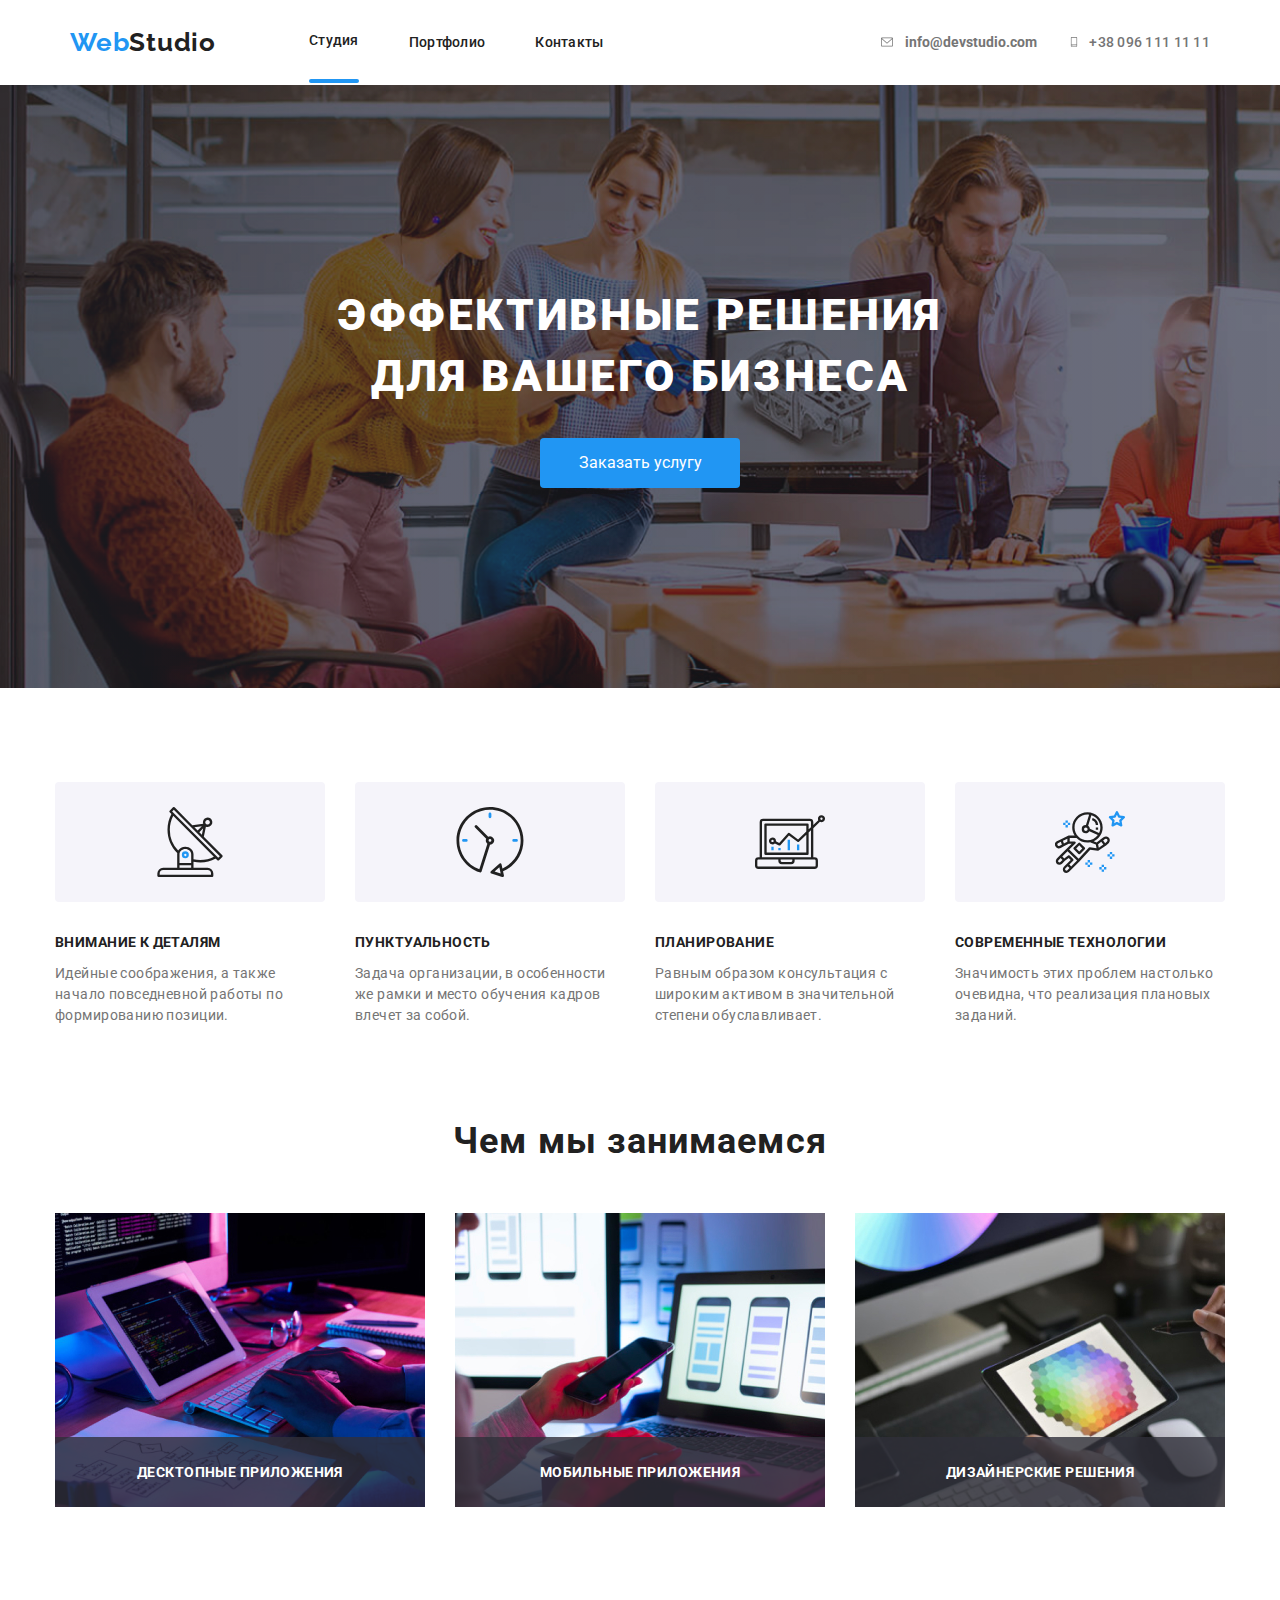
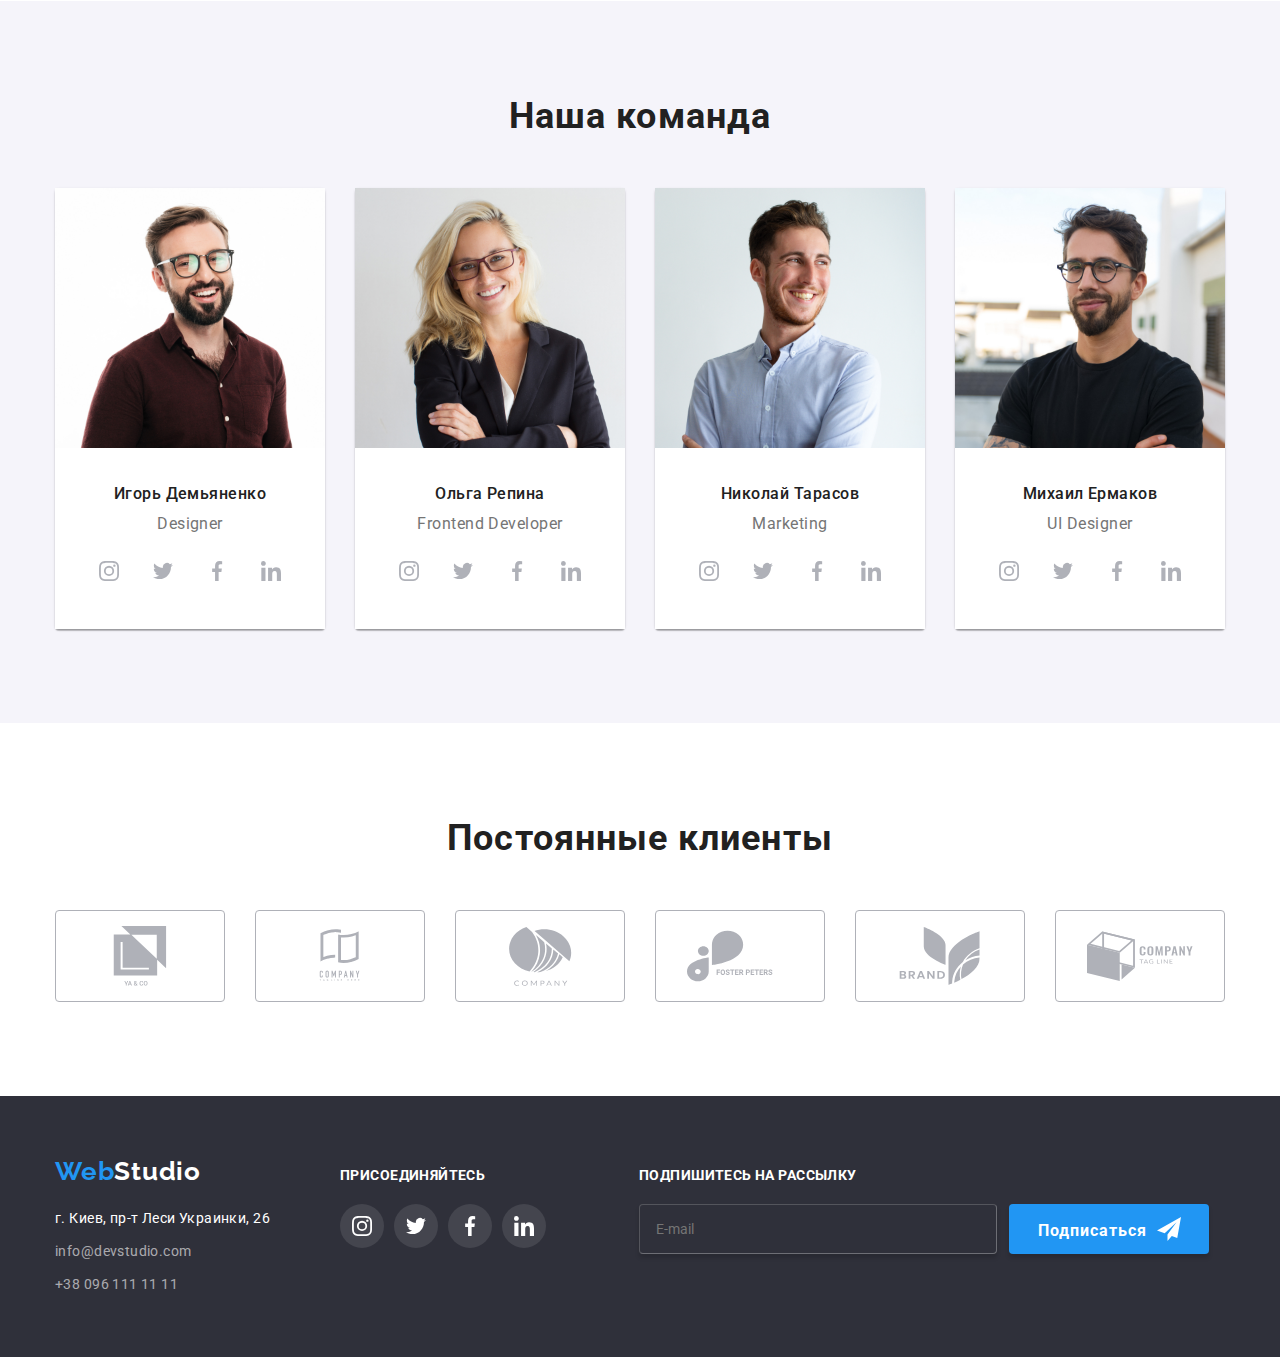
==== index.html @ 5fdf563c "first commit" ====
<!DOCTYPE html>
<html lang="ru">

<head>
    <meta charset="UTF-8" />
    <title>WebStudio</title>
   <link href="https://fonts.googleapis.com/css2?family=Raleway:wght@700&family=Roboto:wght@400;500;700;900&display=swap" rel="stylesheet">
   <link href="https://cdnjs.cloudflare.com/ajax/libs/modern-normalize/1.1.0/modern-normalize.min.css" rel="stylesheet">
    <link rel="stylesheet" href="./css/styles.css">
</head>
<!--Header navigation--> 
<body>
<header >
    <section class="navigation">
        <div class="container navflex"> 
    <a href="" class="logo"><span class="logo-color">Web</span>Studio</a>
     <nav>
        <ul class="nav">
        <li class="item" ><a class="link active"href="" >Студия</a></li>
        <li class="item"><a class="link" href="./portfolio.html" >Портфолио</a></li>
        <li class="item"><a class="link" href="" >Контакты</a></li>
        </ul>
     </nav>
        <ul class="contacthead">
        <li class="item "><a class ="mail" href="mailto:info@devstudio.com" >
            <svg class="envelope" width="16px" height="12px">
                <use href="./images/sprite.svg#icon-envelope"></use>
            </svg>info@devstudio.com</a></li>
        <li class="item "><a class="tel" href="tel:+38 096 111 11 11">
            <svg class="smartphone" width="10px" height="16px">
                <use href= "./images/sprite.svg#icon-smartphone" ></use> </svg> +38 096 111 11 11</a></li>
        </ul>
        </div>
    </section>
</header>

<!--HERO -->
<main>
<section class="hero">
    <div class="container">
      <h1 class="hero-title">Эффективные решения для вашего бизнеса</h1>
   <button data-modal-open class="hero-button" type="button" ><p class="button-text">Заказать услугу</p></button>
   </div>
</div>
</section>
<!-- What we do -->
<section class="do">
    <div class="container"> 
    <ul class="titles">
    <li class="title"><div class="icon-block">
      <svg  height="70px" width="70px">
            <use href = "images/sprite.svg#icon-antenna"></use>
        </svg></div>
    <h3>Внимание к деталям</h3><p>Идейные соображения, а также начало повседневной работы
         по формированию позиции.</p></li>
    <li class="title"><div class="icon-block">
        <svg  height="70px" width="70px">
            <use href="images/sprite.svg#icon-clock"></use>
        </svg></div>
        <h3>Пунктуальность</h3><p>Задача организации, в особенности же рамки и место обучения 
        кадров влечет за собой.</p></li>
    <li class="title"><div class="icon-block">
        <svg  height="70px" width="70px">
            <use href="images/sprite.svg#icon-diagram"></use>
        </svg></div>
        <h3>Планирование</h3><p>Равным образом консультация с широким активом в значительной 
        степени обуславливает.</p></li>
    <li class ="title"><div class="icon-block">
        <svg  height="70px" width="70px">
            <use href="images/sprite.svg#icon-astronaut"></use>
        </svg></div>
        <h3>Современные технологии</h3><p>Значимость этих проблем настолько очевидна, что 
        реализация плановых заданий.</p></li>
    </ul>
    </div>
</section>

<section class="pictures">
    <div class="container">
<h2>Чем мы занимаемся</h2>
    <ul class="do-pictures"> 
    <li class="picture" ><div class="picture-thumb"><img src="./images/typing.jpg" alt = "набор текста на клавиатуре" width = "370" >
    <p class="application">Десктопные Приложения</p></div></li>
    <li class="picture"><div class="picture-thumb"><img src="./images/phone.jpg" alt = "ноутбук и телефон в руках" width = "370" >
    <p class="application">Мобильные приложения</p></div></li>
    <li class="picture" ><div class="picture-thumb"><img src="./images/tablet.jpg" alt = "планшет с изображением палитры" width = "370">
     <p class="application">Дизайнерские решения</p></div></li>
    </ul>
    </div>
</section>
<!--Our team-->
<section class="team">
    <div class="container">
   <h2>Наша команда</h2>
   <ul class="photoes">
   <li class="photo-person"><img src="./images/demyanenko.jpg" alt = " фото Игоря Демьяненко" width ="270" >
      <div class="photo-content">
          <p class="photo-heading">Игорь Демьяненко</p>
          <span  class="photo-position">Designer</span>
      <ul class="social-list">
    <li class="social-link"><a href="" class="member-link" aria-label="Instagram">
        <svg class="instagram" height="20px" width="20px">
            <use href="images/sprite.svg#icon-instagram"></use>
        </svg>
    </a>
</li>
    <li class="social-link"><a href="" class="member-link" aria-label="Twitter">
        <svg class="twitter" height="20px" width="20px">
            <use href="images/sprite.svg#icon-twitter"></use>
        </svg>
    </a>
</li>
      <li class="social-link"><a href="" class="member-link" aria-label="Facebook">
    <svg class="facebook" height="20px" width="20px">
            <use href="images/sprite.svg#icon-facebook"></use>
        </svg>
    </a>
</li>
      <li class="social-link"><a href="" class="member-link" aria-label="Linkedin">
    <svg class="linkedin" height="20px" width="20px">
            <use href="images/sprite.svg#icon-linkedin"></use>
        </svg> 
    </a>
</li>
       </ul> 
</div>  
 <li class="photo-person"><img src="./images/repina.jpg" alt = "фото Ольги Репиной" width ="270" >
      <div class="photo-content">
          <p class="photo-heading">Ольга Репина</p>
          <span  class="photo-position"> Frontend Developer<span>
          <ul class="social-list" height="20px" width="20px">
    <li class="social-link"><a href="" class="member-link" aria-label="Instagram">
        <svg class="instagram" height="20px" width="20px">
            <use href="images/sprite.svg#icon-instagram"></use>
        </svg>
    </a>
</li>
    <li class="social-link"><a href="" class="member-link" aria-label="Twitter">
        <svg class="twitter" height="20px" width="20px">
            <use href="images/sprite.svg#icon-twitter"></use>
        </svg>
    </a>
</li>
    <li class="social-link"><a href="" class="member-link" aria-label="Facebook">
        <svg class="facebook" height="20px" width="20px">
            <use href="images/sprite.svg#icon-facebook"></use>
        </svg>
    </a>
</li>
    <li class="social-link"><a href="" class="member-link" aria-label="Linkedin">
        <svg class="linkedin" height="20px" width="20px">
            <use href="images/sprite.svg#icon-linkedin"></use>
        </svg> 
    </a>
</li>
       </ul> 
       </div>  
   <li class="photo-person"><img src="./images/tarasov.jpg" alt = "фото Николая Тарасова" width = "270" >
      <div class="photo-content">
          <p class="photo-heading">Николай Тарасов</p>
          <span  class="photo-position"> Marketing</span>
        <ul class="social-list">
    <li class="social-link"><a href="" class="member-link" aria-label="Instagram">
        <svg class="instagram" height="20px" width="20px">
            <use href="images/sprite.svg#icon-instagram"></use>
        </svg>
    </a>
</li>
    <li class="social-link"><a href="" class="member-link" aria-label="Twitter">
        <svg class="twitter" height="20px" width="20px">
            <use href="images/sprite.svg#icon-twitter"></use>
        </svg>
    </a> 
</li>
    <li class="social-link"><a href="" class="member-link" aria-label="Facebook">
        <svg class="facebook" height="20px" width="20px">
            <use href="images/sprite.svg#icon-facebook"></use>
        </svg>
    </a>
</li>
    <li class="social-link"><a href="" class="member-link" aria-label="Linkedin">
        <svg class="linkedin" height="20px" width="20px">
            <use href="images/sprite.svg#icon-linkedin"></use>
        </svg> 
    </a>
</li>
       </ul> 
       </div> 
   <li class="photo-person"><img src="./images/yermakov.jpg" alt = "фото Михаила Ермакова" width = "270" >
       <div class="photo-content">
           <p class="photo-heading">Михаил Ермаков</p>
           <span  class="photo-position">UI Designer</span>
        <ul class="social-list">
    <li class="social-link"><a href="" class="member-link" aria-label="Instagram">
        <svg class="instagram" height="20px" width="20px">
            <use href="images/sprite.svg#icon-instagram"></use>
        </svg>
    </a>
</li>
   <li class="social-link"><a href="" class="member-link" aria-label="Twitter">
        <svg class="twitter" height="20px" width="20px">
            <use href="images/sprite.svg#icon-twitter"></use>
        </svg>
    </a>
</li>
    <li class="social-link"><a href="" class="member-link" aria-label="Facebook">
         <svg class="facebook" height="20px" width="20px">
            <use href="images/sprite.svg#icon-facebook"></use>
        </svg>
    </a>
</li>
    <li class="social-link"><a href="" class="member-link" aria-label="Linkedin">
        <svg class="linkedin" height="20px" width="20px">
            <use href="images/sprite.svg#icon-linkedin"></use>
        </svg> 
    </a>
</li>
       </ul> 
       </div>  
   </ul>
   </div>
</section>
<!-- Our clients -->
<section class="clients">
    <div class="container">
        <h2>Постоянные клиенты</h2>
        <ul class ="stand-clients">
            <li  class="frame"><a class="linked" href="">
                <svg class="union" width="106" height="60">
                    <use href="./images/sprite.svg#icon-Union-1"></use>
                </svg></a></li>
            <li class="frame"><a class="linked" href="">
                <svg class="logo-icon"  width="106" height="60">
                    <use href="./images/sprite.svg#icon-Logo-1"></use>
                </svg></a></li>
            <li class="frame"><a class="linked" href="">
                <svg class="object"  width="106" height="60">
                    <use href="./images/sprite.svg#icon-Object-2"></use>
                </svg></a></li>
            <li class="frame"><a class="linked" href="">
                <svg class="group"  width="106" height="60">
                    <use href="./images/sprite.svg#icon-group-2"></use>
                </svg></a></li>
            <li class="frame"><a class="linked" href="">
                <svg class="group-icon"  width="106" height="60">
                    <use href="./images/sprite.svg#icon-group-1-1"></use>
                </svg></a></li>
            <li class="frame"><a class="linked" href="">
                <svg class="object-icon"  width="106" height="60">
                    <use href="./images/sprite.svg#icon-Object-1-1"></use>
                </svg></a></li>            
        </ul>
        </div>
</section>
    </main>
 <!--Adress-->   
<footer>
    <section class="adress">
        <div class= "container">
         <div class="adress-container">   
     <a href="" class="logofoot"><span class="logo-color">Web</span>Studio</a>
    <address class="contacts">
<p>г. Киев, пр-т Леси Украинки, 26 </p>
<a class="footmail" href="mailto:info@devstudio.com" > info@devstudio.com</a>
<a class="foottel" href="tel:+38 096 111 11 11" >+38 096 111 11 11</a>
    </address>
      </div>  
     <div class="join-us">  
    <h3 class="join">Присоединяйтесь</h3>
    <ul class="social-footlist">
    <li class="social-footlink"><a href="" class="member-footlink" aria-label="Instagram">
        <svg class="instagram" height="20px" width="20px">
            <use href="images/sprite.svg#icon-instagram"></use>
        </svg>
    </a>
</li>
   <li class="social-footlink"><a href="" class="member-footlink" aria-label="Twitter">
        <svg class="twitter" height="20px" width="20px">
            <use href="images/sprite.svg#icon-twitter"></use>
        </svg>
    </a>
</li>
    <li class="social-footlink"><a href="" class="member-footlink" aria-label="Facebook">
         <svg class="facebook" height="20px" width="20px">
            <use href="images/sprite.svg#icon-facebook"></use>
        </svg>
    </a>
</li>
    <li class="social-footlink"><a href="" class="member-footlink" aria-label="Linkedin">
        <svg class="linkedin" height="20px" width="20px">
            <use href="images/sprite.svg#icon-linkedin"></use>
        </svg> 
    </a>
</li>
       </ul>
         </div>
         <div class="sign-up">
        <h3 class="sign">Подпишитесь на рассылку</h3>
        <form class="form-footer">
        <input class="sign-form" type="mail" name ="mail" placeholder="E-mail"/>
        <button class="signbutton" type="submit">Подписаться
            <svg class="send" width="24px" height="24px">
                <use href="images/sprite.svg#icon-icon-send"></use>
            </svg>
        </button>
        </form>
    </div>
        </div>  
    </section>
</footer>
</body>
<!-- Modal window-->
<div data-modal class="backdrop is-hidden">
       <div class="modal" >
           <button data-modal-close class="closemod" type="button">&#215;</button>
           <div class="form-join">
               <h3 class="callback">Оставьте свои данные, мы вам перезвоним</h3>
           <form class="modal-form">
           <label class="label-name">
            Имя 
            <span class="input-position">   
            <input type="name" name="name" class="input-fill">
            <svg class="form-icon">
                <use href="images/sprite.svg#icon-person-black-18dp" width="18px" height="18px"></use>
            </svg>
            </span> 
           </label>
           <label class="label-name">
            Телефон 
            <span class="input-position">   
            <input type="tel" name="phone" pattern="[0-9]{3}-[0-9]{3}-[0-9]{4}"
       required class="input-fill"/>
            <svg class="form-icon">
                <use href="images/sprite.svg#icon-phone-black-18dp" width="18px" height="18px"></use>
            </svg>
            </span>
           </label>
           <label class="label-name">
            Почта
            <span class="input-position">      
            <input type="email" name="email" class="input-fill">
             <svg class="form-icon">
                <use href="images/sprite.svg#icon-email-black-18dp" width="18px" height="18px"></use>
            </svg>
            </span>
           </label>
           <label class="label-name">
               Комментарий
               <textarea rows="6" class="commentfield"  name ="comment" placeholder="Введите текст"></textarea>
           </label>
            <input type="checkbox" class="checkwindow" id="custom-icon"> 
            <label class="check-label" for="custom-icon">Соглашаюсь с рассылкой и принимаю&nbsp<a href="" class="conditions">Условия договора</a></label>
            <button class="sendbutton" type="submit">Отправить</button>
            </form>
           </div>
       </div>
<script src="modal.js"></script>
</body>
</html>
---- css/styles.css ----
:root {
  --primary-white-color: #ffffff;
  --primary-background-color: #e5e5e5;
  --team-background-color: #f5f4fa;
  --hero-background-color: #2f303a;
  --button-logo-color: #2196f3;
  --primary-text-color: #212121;
  --secondary-text-color: #757575;
  --vector-color: #000000;
  --translucent-white-color: #ffffff99;
  --logo-first-color: #2196f3;
  --portfolio-buttons-color: #f5f4fa;
  --portfolio-buttontext-color: #212121;
  --porfolio-hover-color: #2196f3;
  --card-shadow: 0px 2px 1px 0px rgba(0, 0, 0, 0.2),
    0px 1px 1px 0px rgba(0, 0, 0, 0.14), 0px 1px 3px 0px rgba(0, 0, 0, 0.12);
  --border-line-color: #ececec;
  --client-color: #afb1b8;
  --footer-link-bgcolor: rgba(255, 255, 255, 0.1);
  --portfolio-tablet-shadow: 1px 4px 6px 0px rgba(0, 0, 0, 0.16),
    0px 4px 4px 0px rgba(0, 0, 0, 0.06), 0px 1px 1px 0px rgba(0, 0, 0, 0.12);
  --color-thumb: rgba(47, 48, 58, 0.8);
  --backdrop-color: rgba(0, 0, 0, 0.2);
  --modal-shadow: 0px 1px 3px rgba(0, 0, 0, 0.12),
    0px 1px 1px rgba(0, 0, 0, 0.14), 0px 2px 1px rgba(0, 0, 0, 0.2);
  --portfolio-thumb-color: rgba(33, 150, 243, 0.9);
  --input-color: rgba(33, 33, 33, 0.2);
  --modal-sendbutton-color: #188ce8;
}
html {
  box-sizing: border-box;
}
*,
*::before,
*::after {
  box-sizing: inherit;
}

body {
  display: block;
  background-color: #ffffff;
  color: #212121;
  font-family: "Roboto", sans-serif;
  font-size: 14px;
  font-weight: 700;
}

h1,
h2,
h3,
h4,
h5,
h6,
p {
  margin: 0;
  padding: 0;
}
a {
  text-decoration: none;
}
ul {
  list-style: none;
}
/*utilites*/
.item {
  padding: 0;
  margin: 0;
  list-style: none;
}
.container {
  padding-left: 15px;
  padding-right: 15px;
  margin: 0 auto;
  max-width: 1200px;
  margin: 0 auto;
}
.navflex {
  display: flex;
  align-items: center;
}
/* Navigation header*/
.navigation {
  padding-left: 15px;
  padding-right: 15px;
  width: 1200px;
  margin: 0 auto;
}
.logo {
  font-family: "Raleway", sans-serif;
  font-style: normal;
  font-weight: 700;
  font-size: 26px;
  line-height: 1.2;
  letter-spacing: 0.03em;
  color: var(--primary-text-color);
  align-items: center;
}

.nav {
  margin-left: 93px;
  margin-top: 0;
  margin-bottom: 0;
  display: block;
  padding-left: 0;
  align-items: center;
  display: flex;
}
.nav .link {
  display: block;
  padding-top: 32px;
  padding-bottom: 32px;
  transition: color 250ms cubic-bezier(0.4, 0, 0.2, 1);
}

/* .item .link > li {
  margin-left: 93px; 
}*/
.nav .item:not(:last-child) {
  margin-right: 50px;
}
.contacthead .item:last-child {
  margin-left: 32px;
}

.contacthead {
  margin: 0;
  margin-left: auto;
  padding: 0;
  display: flex;
  align-content: center;
}
.item .mail,
.item .tel {
  padding-top: 32px;
  padding-bottom: 32px;
  transition: color 250ms cubic-bezier(0.4, 0, 0.2, 1);
}
.envelope {
  margin-right: 10px;
}

.smartphone {
  margin-right: 10px;
}
.logo {
  align-self: center;
}
.logo-color {
  color: var(--logo-first-color);
}
.item .mail {
  display: flex;
  align-items: center;
  color: var(--secondary-text-color);
  fill: var(--secondary-text-color);
}
.item .mail:hover,
.item .mail:focus {
  color: var(--button-logo-color);
}
.item .tel:hover,
.item .tel:focus {
  color: var(--button-logo-color);
}
.item .mail:hover .envelope,
.item .mail:focus .envelope,
.item .tel:hover .smartphone,
.item .tel:focus .smartphone {
  fill: var(--button-logo-color);
}

.item .tel {
  display: flex;
  align-items: center;
  color: var(--secondary-text-color);
  font-style: normal;
  font-weight: 500;
  font-size: 14px;
  line-height: 1.2;
  letter-spacing: 0.02em;
  fill: var(--secondary-text-color);
}

.link {
  font-family: "Roboto", sans-serif;
  font-weight: 500;
  font-size: 14px;
  line-height: 1.2;
  letter-spacing: 0.02em;
  color: var(--primary-text-color);
  cursor: pointer;
}
.active::after {
  content: "";
  position: relative;
  display: block;
  top: 30px;
  bottom: -1px;
  width: 100%;
  height: 4px;
  border-radius: 2px;
  background-color: var(--button-logo-color);
  animation: zoomIn 0.5s ease;
}

@keyframes zoomIn {
  from {
    opacity: 0;
    transform: scale3d(0.3, 0.3, 0.3);
  }

  50% {
    opacity: 1;
  }
}

.link:hover,
.link:focus {
  color: var(--button-logo-color);
}

/* Hero section*/

.hero {
  padding: 200px 15px;
  margin: 0 auto;
  background-image: linear-gradient(
      to right,
      rgba(47, 48, 58, 0.5),
      rgba(47, 48, 58, 0.3)
    ),
    url(../images/Img.jpg);
  background-size: cover;
  background-color: var(--hero-background-color);
}
.hero-title {
  color: var(--primary-white-color);
  font-weight: 900;
  font-size: 44px;
  line-height: 1.4;
  letter-spacing: 0.06em;
  text-transform: uppercase;
  font-family: "Roboto", sans-serif;

  width: 696px;
  text-align: center;
  margin-right: auto;
  margin-left: auto;
  margin-bottom: 30px;
}
.button-text {
  font-size: 16px;
  line-height: 1.9;
  color: var(--primary-white-color);
}
.hero-button {
  display: flex;
  align-items: center;
  justify-content: center;
  text-align: center;
  border-radius: 4px;
  cursor: pointer;
  width: 200px;
  height: 50px;
  border: 1px solid transparent;
  background-color: var(--button-logo-color);
  margin-left: auto;
  margin-right: auto;

  overflow: hidden;

  transition: background-color 250ms cubic-bezier(0.4, 0, 0.2, 1),
    color 250ms cubic-bezier(0.4, 0, 0.2, 1);
}

.hero-button:hover,
.hero-button:focus {
  box-shadow: 0px, 4px, 4px, 0px rgba(0, 0, 0, 0.15);
  background-color: #1194f8;
  border: 1px solid #047abe;
}
.backdrop {
  position: fixed;
  top: 0;
  left: 0;
  width: 100%;
  height: 100%;
  background-color: var(--backdrop-color);
}
.is-hidden {
  opacity: 0;
  visibility: visible;
  pointer-events: none;
  transition: opacity 250ms ease;
}

.modal {
  position: absolute;
  top: 50%;
  left: 50%;
  transform: translate(-50%, -50%);
  height: 581px;
  width: 528px;

  box-shadow: var(--modal-shadow);
  border-radius: 4px;
  background-color: var(--primary-white-color);
  opacity: 1;

  transition: opacity 250ms ease-in;
}

.closemod {
  position: absolute;
  top: 8px;
  right: 8px;
  padding: 0;
  cursor: pointer;
  width: 30px;
  height: 30px;
  background-color: var(--primary-white-color);
  border: 1px solid rgba(0, 0, 0, 0.1);
  border-radius: 50%;
  font-size: 25px;
  align-items: center;
  transition: color 250ms cubic-bezier(0.4, 0, 0.2, 1);
}
.closemod:hover,
.closemod:focus {
  color: #2196f3;
}

.modal-form {
  display: flex;
  align-items: center;
  justify-content: center;
}
.do {
  background-color: var(--primary-white-color);
  padding: 94px 15px;
  margin: 0 auto;
}
.icon-block {
  display: flex;
  align-items: center;
  justify-content: center;
  background-color: var(--portfolio-buttons-color);
  width: 270px;
  height: 120px;
  border-radius: 4px;
  margin-bottom: 30px;
}
.do .titles {
  display: flex;
}
.title {
  width: 272px;
}
.titles {
  padding-left: 0;
  margin: 0;
}
.title:not(:last-child) {
  margin-right: 30px;
}

.title h3 {
  font-weight: 700;
  font-size: 14px;
  line-height: 1.5;
  letter-spacing: 0.03em;
  text-transform: uppercase;
  margin-bottom: 10px;
}

.title p {
  font-weight: 400;
  font-style: normal;
  font-size: 14px;
  line-height: 1.5;
  letter-spacing: 0.03em;
  color: var(--secondary-text-color);
  text-align: left;
}
.pictures {
  background-color: var(--primary-white-color);
  padding: 0 15px 94px;
  margin: 0 auto;
}

.pictures h2 {
  font-weight: 700;
  font-size: 36px;
  line-height: 1.2;
  letter-spacing: 0.03em;

  text-align: center;
  margin-bottom: 50px;
}

.do-pictures {
  display: flex;
  margin: 0;
  padding: 0;
}

.picture:not(:last-child) {
  margin-right: 30px;
}
.picture-thumb {
  position: relative;
}
.application {
  position: absolute;
  bottom: 0;
  right: 0;
  background-color: var(--color-thumb);
  width: 100%;
  height: 70px;
  display: flex;
}
.application {
  color: var(--primary-white-color);
  font-style: 700;
  font-size: 14px;
  line-height: 1;
  letter-spacing: 0.03em;
  text-transform: uppercase;
  justify-content: center;
  align-items: center;
}
.team {
  background-color: var(--team-background-color);
  margin: 0 auto;
  padding-bottom: 94px;
  padding-top: 94px;
}
.team h2,
.clients h2 {
  font-weight: 700;
  font-size: 36px;
  line-height: 1.2;
  text-align: center;
  letter-spacing: 0.03em;

  margin-bottom: 50px;
  text-align: center;
}
.photoes {
  display: flex;
  flex-wrap: wrap;
  padding: 0;
  margin: 0;
}
.photo-person:not(:last-child) {
  margin-right: 30px;
}
img {
  display: block;
  max-width: 100%;
  height: auto;
}

.photo-person p {
  font-weight: 500;
  font-size: 16px;
  line-height: 1.2;
  letter-spacing: 0.03em;
}
.photo-content p {
  margin-bottom: 10px;
}
.photo-content {
  padding: 36px 20px;
  text-align: center;
  background-color: var(--primary-white-color);
  max-width: 100%;
}
.photo-content span {
  font-weight: 400;
  font-size: 16px;
  line-height: 1.2;
  letter-spacing: 0.03em;
  color: var(--secondary-text-color);
}
.photo-person {
  box-shadow: var(--card-shadow);
  border-radius: 4px;
}

.social-list {
  display: flex;
  align-items: center;
  justify-content: center;
  margin: 0;
  padding: 0;
  margin-top: 16px;
}

.social-link:not(:last-child) {
  margin-right: 10px;
}

.member-link {
  height: 44px;
  width: 44px;
  border-radius: 50%;
  border: 1px solid transparent;
  display: flex;
  align-items: center;
  justify-content: center;
  fill: var(--client-color);
  background-color: #ffffff;
  transition: all 250ms cubic-bezier(0.4, 0, 0.2, 1);
}

.member-link:hover,
.member-link:focus {
  background-color: var(--button-logo-color);
  fill: var(--primary-white-color);
}

.social-link:hover .instagram,
.social-link:focus .instagram,
.social-link:hover .twitter,
.social-link:focus .twitter,
.social-link:hover .facebook,
.social-link:focus .facebook,
.social-link:hover .linkedin,
.social-link:focus .linkedin {
  fill: var(--primary-white-color);
}

.clients {
  background-color: var(--primary-white-color);
  padding-top: 94px;
  padding-bottom: 94px;
  margin: 0 auto;
}
.stand-clients {
  display: flex;
  flex-wrap: wrap;
  align-items: center;
  justify-content: center;
  margin: 0;
  padding: 0;
}
.stand-clients .frame:not(:last-child) {
  margin-right: 30px;
}
.frame {
  cursor: pointer;
}
.linked {
  display: inline-flex;
  align-items: center;
  justify-content: center;
  /* padding: 16px 32px; */
  width: 170px;
  height: 92px;
  border-radius: 4px;
  border: 1px solid var(--client-color);

  fill: var(--client-color);
  transition: all 250ms cubic-bezier(0.4, 0, 0.2, 1);
}
.linked svg,
.member-link svg {
  transition: fill 250ms cubic-bezier(0.4, 0, 0.2, 1);
}

.linked:hover,
.linked:focus {
  border-color: var(--button-logo-color);
}
.linked:hover .union,
.linked:focus .union,
.linked:hover .logo-icon,
.linked:focus .logo-icon,
.linked:hover .object,
.linked:focus .object,
.linked:hover .group,
.linked:focus .group,
.linked:hover .group-icon,
.linked:focus .group-icon,
.linked:hover .object-icon,
.linked:focus .object-icon {
  fill: var(--button-logo-color);
}

/* FOOTER */
.adress {
  background-color: var(--hero-background-color);
  margin: 0 auto;
  padding-top: 60px;
  padding-bottom: 60px;
}
.adress .container {
  display: flex;
  align-items: baseline;
}
.logofoot {
  color: var(--primary-white-color);
  font-style: normal;
  font-weight: 700;
  font-size: 26px;
  line-height: 1.2;
  letter-spacing: 0.03em;
  font-family: "Raleway", sans-serif;
}
.contacts a {
  color: var(--translucent-white-color);
  font-style: normal;
  font-weight: 400;
  font-size: 14px;
  line-height: 1.7;
  letter-spacing: 0.03em;

  display: block;
  margin-top: 9px;
}

.contacts p {
  color: var(--primary-white-color);
  font-style: normal;
  font-weight: 400;
  font-size: 14px;
  line-height: 1.7;
  letter-spacing: 0.03em;
  margin-top: 20px;
}

.contact:hover,
.contact:focus {
  color: var(--button-logo-color);
}
.social-footlist {
  display: flex;
  margin: 0;
  padding: 0;
}
.join-us {
  width: 206px;
  height: 80px;
  margin-left: 70px;
}
.join,
.sign {
  font-size: 14px;
  line-height: 1.2;
  letter-spacing: 0.03em;
  text-transform: uppercase;
  margin-bottom: 20px;
  color: var(--primary-white-color);
}
.member-footlink {
  height: 44px;
  width: 44px;
  border-radius: 50%;
  border: 1px solid transparent;
  display: flex;
  align-items: center;
  justify-content: center;
  fill: var(--primary-white-color);
  background-color: var(--footer-link-bgcolor);
  transition: all 250ms cubic-bezier(0.4, 0, 0.2, 1);
}
.social-footlink:not(:last-child) {
  margin-right: 10px;
}

.member-footlink:hover,
.member-footlink:focus {
  background-color: var(--button-logo-color);
}
.form-join {
  padding: 40px;
}
.callback {
  font-style: normal;
  font-weight: 900;
  font-size: 20px;
  line-height: 1;
  letter-spacing: 0.03em;
  color: var(--portfolio-buttontext-color);
  margin-bottom: 12px;
}
.label-name {
  font-style: normal;
  font-weight: 400;
  font-size: 12px;
  line-height: 1.2;
  letter-spacing: 0.01em;
  color: var(--secondary-text-color);
}
.modal-form {
  display: block;
}
.input-fill {
  width: 100%;
  height: 40px;
  border: 1px solid var(--input-color);
  box-sizing: border-box;
  border-radius: 4px;
  margin-bottom: 10px;
  margin-top: 4px;
  padding: 0px 10px 0px 42px;
  transition: border-color 250ms cubic-bezier(0.4, 0, 0.2, 1);
}
.input-position {
  position: relative;
  width: 100%;
  /* display: flex;
  align-items: center;
  justify-content: center;
  ; */
}
.form-icon {
  position: absolute;
  width: 18px;
  height: 18px;
  left: 12px;
  top: 0;
  transform: translateY(-10%);
  fill: var(--portfolio-buttontext-color);
  transition: fill 250ms cubic-bezier(0.4, 0, 0.2, 1);
}
.input-position:hover .form-icon,
.input-position:focus .form-icon {
  fill: #2196f3;
}
.input-position:hover .input-fill,
.input-position:focus .input-fill {
  border-color: #2196f3;
}
.commentfield {
  width: 100%;
  height: 120px;
  resize: none;
  border: 1px solid var(--input-color);
  box-sizing: border-box;
  border-radius: 4px;
  margin-top: 4px;
  margin-bottom: 20px;
}
.commentfield[placeholder] {
  font-style: normal;
  font-weight: 400;
  font-size: 12px;
  line-height: 1.2;
  letter-spacing: 0.01em;
  color: rgba(117, 117, 117, 0.5);
  padding: 12px 16px;
}
.check-label {
  font-style: normal;
  font-weight: 400;
  font-size: 14px;
  line-height: 1.7;
  letter-spacing: 0.03em;
  color: var(--secondary-text-color);
  display: flex;
  align-items: center;
}
.checkwindow {
  position: absolute;
  z-index: -1;
  opacity: 0;
}
.check-label::before {
  content: "";
  display: block;
  width: 16px;
  height: 16px;
  border: 1px solid #212121;
  border-radius: 2px;
  margin-left: 8px;
  margin-right: 8px;
  transition: border-color 250ms cubic-bezier(0.4, 0, 0.2, 1);
}
.checkwindow:checked + .check-label::before {
  background-color: #2196f3;
  background-image: url(/images/iconcheck.svg);
  background-repeat: no-repeat;
  background-position: center;
  background-size: contain;
  border-color: transparent;
  background-size: 100%;
  transition: background-image 250ms cubic-bezier(0.4, 0, 0.2, 1);
}
.checkwindow:hover + .check-label::before,
.checkwindow:focus + .check-label::before {
  border-color: #2196f3;
}
.conditions {
  text-decoration: underline;
  color: var(--logo-first-color);
}
.sendbutton {
  width: 200px;
  height: 50px;
  background-color: var(--modal-sendbutton-color);
  border: transparent;
  box-shadow: 0px 4px 4px rgba(0, 0, 0, 0.15);
  border-radius: 4px;
  font-style: normal;
  font-weight: 700;
  font-size: 16px;
  line-height: 1.8;
  letter-spacing: 0.06em;
  color: var(--primary-white-color);
  text-align: center;
  justify-content: center;
  margin-left: 124px;
  margin-top: 20px;
  cursor: pointer;
}

.sign {
  margin-left: 93px;
}
.sign-form {
  width: 358px;
  height: 50px;
  background-color: rgba(47, 48, 58, 1);
  border-width: 1px;
  border-color: rgba(255, 255, 255, 0.3);
  border-radius: 4px;
  box-shadow: 0px 4px 4px rgba(0, 0, 0, 0.15);
  padding-left: 16px;
  padding-right: 16px;
  margin-right: 12px;
  transition: border-color 250ms cubic-bezier(0.4, 0, 0.2, 1);
}
.sign-form:hover,
.sign-form:focus {
  border-color: #2196f3;
}

.placeholder {
  font-style: normal;
  font-weight: 400;
  font-size: 16px;
  line-height: 1.2;
  letter-spacing: 0.03em;
  color: rgba(255, 255, 255, 0.6);
}
.signbutton {
  width: 200px;
  height: 50px;
  background: var(--button-logo-color);
  border: transparent;
  box-shadow: 0px 4px 4px rgba(0, 0, 0, 0.15);
  border-radius: 4px;
  padding: 13px 28px 13px 29px;
  font-style: normal;
  font-weight: 700;
  font-size: 16px;
  line-height: 1.8;
  letter-spacing: 0.06em;
  color: var(--primary-white-color);
  fill: var(--primary-white-color);
  display: flex;
  flex-direction: row;
  align-content: center;
  justify-content: center;
}
.form-footer {
  display: flex;
  margin-top: 20px;
  padding: 0px;
  margin-left: 93px;
}
.send {
  margin-left: 10px;
  justify-self: center;
}
/* Portfolio block */
.selector {
  background-color: var(--primary-white-color);
  margin: 0 auto;
  padding-bottom: 94px;
  padding-top: 94px;
}
.border {
  border-bottom: 1px solid var(--border-line-color);
}

.menu {
  margin-bottom: 50px;
  margin-top: 0;
  padding: 0;
  display: flex;
  align-content: center;
}
.menu .nav-button:first-child {
  margin-left: 280px;
}
.menu .nav-button:not(:last-child) {
  margin-right: 8px;
}

.buttons {
  background-color: var(--portfolio-buttons-color);
  border: none;
  border-radius: 4px;
  color: var(--portfolio-buttontext-color);
  font-family: Roboto;
  font-style: normal;
  font-weight: 500;
  font-size: 16px;
  line-height: 1.6;
  text-align: center;
  letter-spacing: 0.03em;
  cursor: pointer;
  padding: 6px 22px;
  transition: all 250ms cubic-bezier(0.4, 0, 0.2, 1);
}
.buttons:hover,
.buttons:focus {
  box-shadow: 0px 3px 1px rgba(0, 0, 0, 0.1), 0px 1px 2px rgba(0, 0, 0, 0.08),
    0px 2px 2px rgba(0, 0, 0, 0.12);
  background-color: var(--porfolio-hover-color);
  color: var(--primary-white-color);
}

.photoes {
  display: flex;
  flex-wrap: wrap;
}
.photoes .tablet:not(:nth-child(3n + 3)) {
  margin-right: 30px;
}
.photoes .tablet:not(:nth-last-child(-n + 3)) {
  margin-bottom: 30px;
}
.tablet {
  width: 370px;
  border: 1px solid rgba(238, 238, 238, 1);
  transition: all 250ms cubic-bezier(0.4, 0, 0.2, 1);
}
.tablet-element {
  font-weight: 700;
  font-size: 18px;
  line-height: 2;
  letter-spacing: 0.06em;
  margin-bottom: 4px;
  color: var(--portfolio-buttontext-color);
}
.tablet span {
  font-weight: 400;
  font-size: 16px;
  line-height: 1.9;
  letter-spacing: 0.03em;
  color: var(--secondary-text-color);
}
.tablet-content {
  padding: 20px 24px;
  text-align: left;
  background-color: var(--primary-white-color);
}
.tablet:focus,
.tablet:hover {
  box-shadow: var(--portfolio-tablet-shadow);
}
.tablet-thumb {
  position: relative;
  overflow: hidden;
}
.thumb-text {
  color: var(--primary-white-color);
  font-style: normal;
  font-weight: 400;
  font-size: 18px;
  line-height: 1.55;
  letter-spacing: 0.03em;
  background-color: var(--portfolio-thumb-color);
  position: absolute;
  top: 0;
  padding: 63px 24px;
  width: 100%;
  height: 100%;
  display: flex;
  justify-content: center;
  align-items: center;
  opacity: 1;
  transform: translateY(100%);
  transition-duration: 250ms;
  transition-timing-function: cubic-bezier(0.4, 0, 0.2, 1);
}
.tablet:hover .thumb-text,
.tablet:focus .thumb-text {
  overflow: visible;
  transform: translateY(0);
}
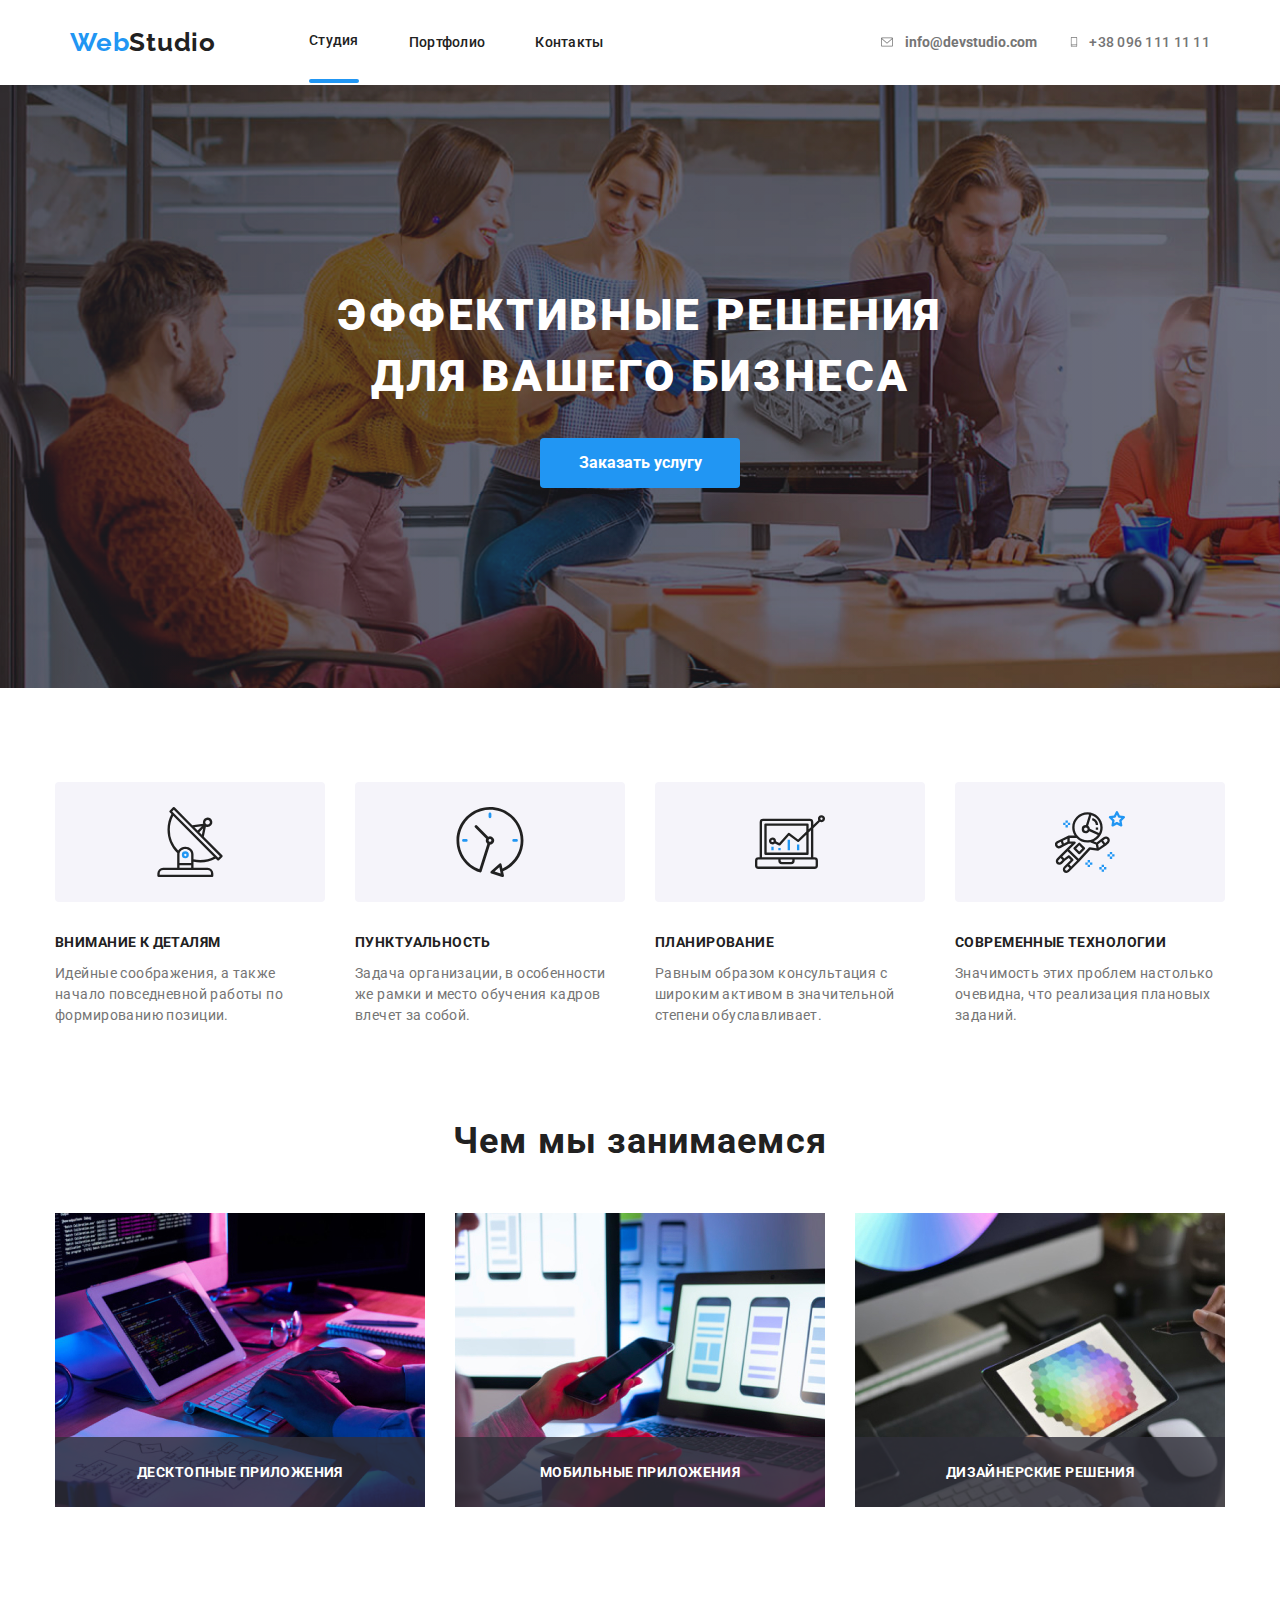
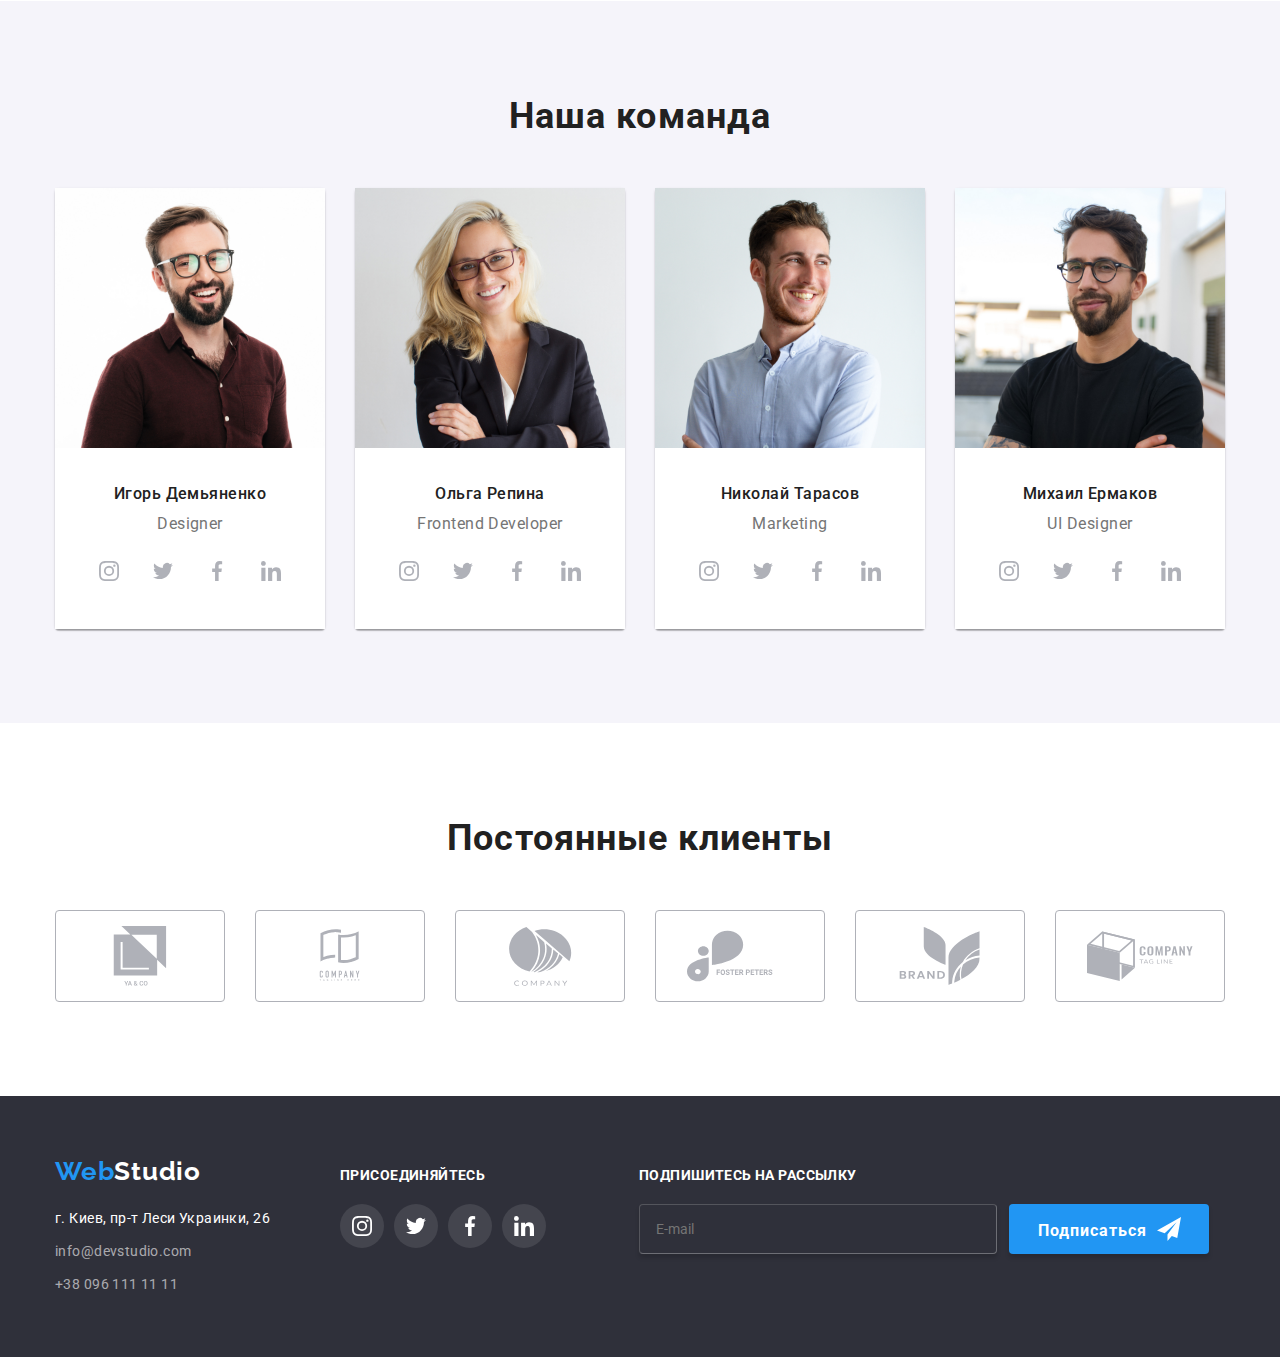
==== commit 2dc72f88: "eight commit" ====
--- a/index.html
+++ b/index.html
@@ -312,45 +312,45 @@
 <!-- Modal window-->
 <div data-modal class="backdrop is-hidden">
        <div class="modal" >
-           <button data-modal-close class="closemod" type="button">&#215;</button>
-           <div class="form-join">
-               <h3 class="callback">Оставьте свои данные, мы вам перезвоним</h3>
-           <form class="modal-form">
-           <label class="label-name">
+           <button data-modal-close class="closemod" type="button"><p class="vector-close">&#215;</p></button>
+        <div class="form-join">
+            <h3 class="callback">Оставьте свои данные, мы вам перезвоним</h3>
+     <form class="modal-form">
+    <label class="label-name">
             Имя 
-            <span class="input-position">   
-            <input type="name" name="name" class="input-fill">
+        <span class="input-position">   
+        <input type="name" name="name" class="input-fill">
             <svg class="form-icon">
-                <use href="images/sprite.svg#icon-person-black-18dp" width="18px" height="18px"></use>
+             <use href="images/sprite.svg#icon-person-black-18dp" width="18px" height="18px"></use>
             </svg>
-            </span> 
-           </label>
-           <label class="label-name">
+             </span> 
+              </label>
+    <label class="label-name">
             Телефон 
-            <span class="input-position">   
+         <span class="input-position">   
             <input type="tel" name="phone" pattern="[0-9]{3}-[0-9]{3}-[0-9]{4}"
        required class="input-fill"/>
             <svg class="form-icon">
-                <use href="images/sprite.svg#icon-phone-black-18dp" width="18px" height="18px"></use>
-            </svg>
-            </span>
-           </label>
-           <label class="label-name">
+            <use href="images/sprite.svg#icon-phone-black-18dp" width="18px" height="18px"></use>
+             </svg>
+              </span>
+               </label>
+    <label class="label-name">
             Почта
-            <span class="input-position">      
+        <span class="input-position">      
             <input type="email" name="email" class="input-fill">
              <svg class="form-icon">
-                <use href="images/sprite.svg#icon-email-black-18dp" width="18px" height="18px"></use>
-            </svg>
-            </span>
-           </label>
-           <label class="label-name">
+              <use href="images/sprite.svg#icon-email-black-18dp" width="18px" height="18px"></use>
+             </svg>
+             </span>
+              </label>
+    <label class="label-name">
                Комментарий
-               <textarea rows="6" class="commentfield"  name ="comment" placeholder="Введите текст"></textarea>
-           </label>
-            <input type="checkbox" class="checkwindow" id="custom-icon"> 
+            <textarea rows="6" class="commentfield"  name ="comment" placeholder="Введите текст"></textarea>
+            </label>
+        <input type="checkbox" class="checkwindow" id="custom-icon"> 
             <label class="check-label" for="custom-icon">Соглашаюсь с рассылкой и принимаю&nbsp<a href="" class="conditions">Условия договора</a></label>
-            <button class="sendbutton" type="submit">Отправить</button>
+                 <button class="sendbutton" type="submit">Отправить</button>
             </form>
            </div>
        </div>
--- a/css/styles.css
+++ b/css/styles.css
@@ -249,6 +249,7 @@
   margin-bottom: 30px;
 }
 .button-text {
+  font-weight: 700;
   font-size: 16px;
   line-height: 1.9;
   color: var(--primary-white-color);
@@ -322,9 +323,12 @@
   border: 1px solid rgba(0, 0, 0, 0.1);
   border-radius: 50%;
   font-size: 25px;
-  align-items: center;
+  display: flex;
+  align-items: center;
+  justify-content: center;
   transition: color 250ms cubic-bezier(0.4, 0, 0.2, 1);
 }
+
 .closemod:hover,
 .closemod:focus {
   color: #2196f3;
@@ -710,10 +714,6 @@
 .input-position {
   position: relative;
   width: 100%;
-  /* display: flex;
-  align-items: center;
-  justify-content: center;
-  ; */
 }
 .form-icon {
   position: absolute;
@@ -725,8 +725,8 @@
   fill: var(--portfolio-buttontext-color);
   transition: fill 250ms cubic-bezier(0.4, 0, 0.2, 1);
 }
-.input-position:hover .form-icon,
-.input-position:focus .form-icon {
+.input-fill:hover ~ .form-icon,
+.input-fill:focus ~ .form-icon {
   fill: #2196f3;
 }
 .input-position:hover .input-fill,
@@ -742,6 +742,11 @@
   border-radius: 4px;
   margin-top: 4px;
   margin-bottom: 20px;
+  transition: border-color 250ms cubic-bezier(0.4, 0, 0.2, 1);
+}
+.commentfield:hover,
+.commentfield:focus {
+  border-color: #2196f3;
 }
 .commentfield[placeholder] {
   font-style: normal;
@@ -778,19 +783,19 @@
   margin-right: 8px;
   transition: border-color 250ms cubic-bezier(0.4, 0, 0.2, 1);
 }
+
+.checkwindow:hover + .check-label::before,
+.checkwindow:focus + .check-label::before {
+  border-color: #2196f3;
+}
 .checkwindow:checked + .check-label::before {
   background-color: #2196f3;
-  background-image: url(/images/iconcheck.svg);
+  background-image: url(../images/icon-check.svg);
   background-repeat: no-repeat;
   background-position: center;
   background-size: contain;
   border-color: transparent;
-  background-size: 100%;
   transition: background-image 250ms cubic-bezier(0.4, 0, 0.2, 1);
-}
-.checkwindow:hover + .check-label::before,
-.checkwindow:focus + .check-label::before {
-  border-color: #2196f3;
 }
 .conditions {
   text-decoration: underline;
@@ -825,6 +830,7 @@
   background-color: rgba(47, 48, 58, 1);
   border-width: 1px;
   border-color: rgba(255, 255, 255, 0.3);
+  color: #f5f4fa;
   border-radius: 4px;
   box-shadow: 0px 4px 4px rgba(0, 0, 0, 0.15);
   padding-left: 16px;
